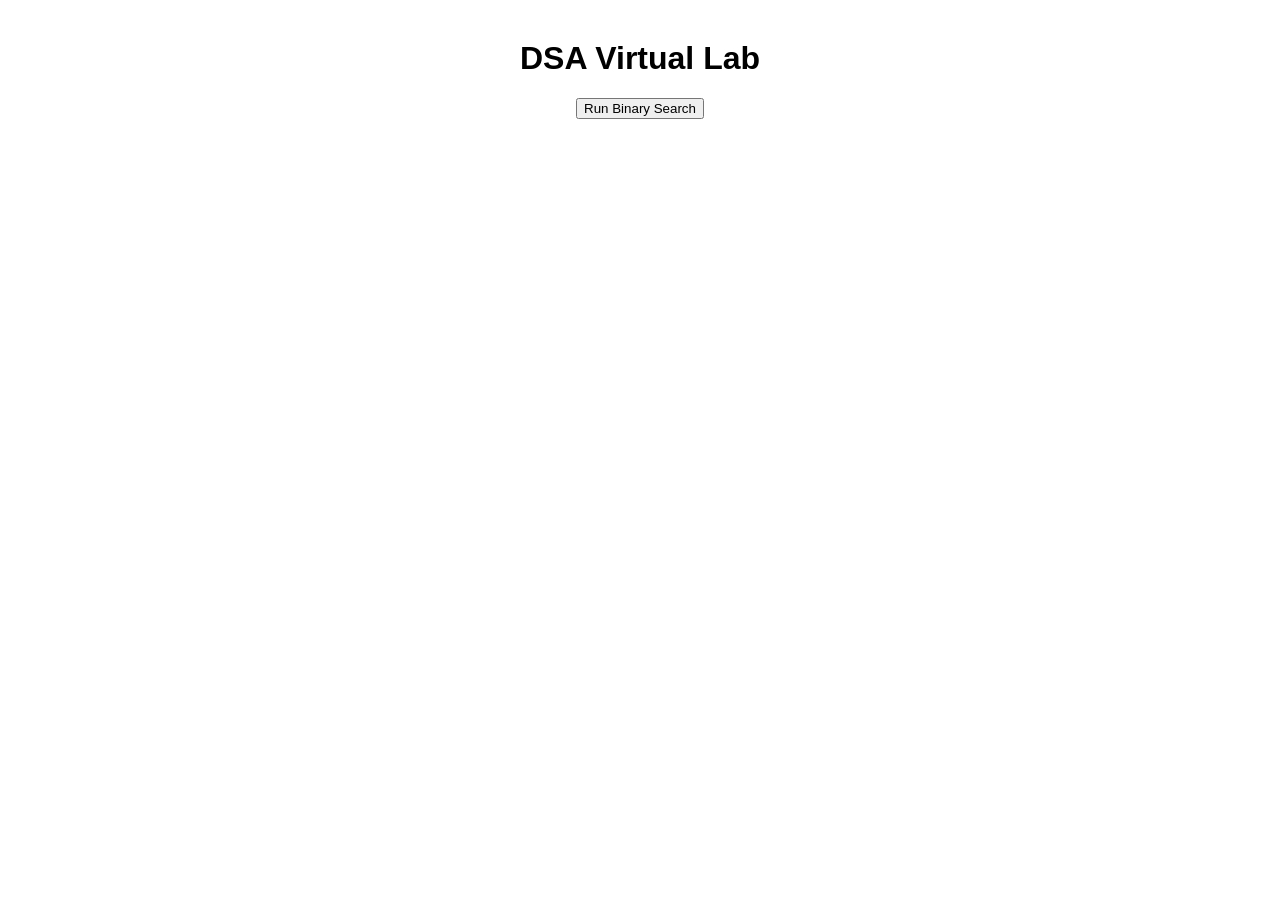
==== frontend/index.html @ 180e17ff "Working binary search: engine, FastAPI endpoint, and animated frontend visualization" ====
<!DOCTYPE html>
<html lang="en">
<head>
  <meta charset="UTF-8">
  <title>DSA Virtual Lab</title>
  <link rel="stylesheet" href="style.css">
</head>
<body>
  <h1>DSA Virtual Lab</h1>

  <button id="runBtn">Run Binary Search</button>

  <div id="array-container"></div>

  <script src="script.js"></script>
</body>
</html>
---- frontend/style.css ----
body {
  font-family: sans-serif;
  text-align: center;
  margin-top: 40px;
}

#array-container {
  display: flex;
  justify-content: center;
  gap: 8px;
  margin-top: 30px;
}

.bar {
  width: 30px;
  background: steelblue;
  color: white;
  display: flex;
  align-items: flex-end;
  justify-content: center;
  font-size: 12px;
}

.comparing {
  background: orange;
}
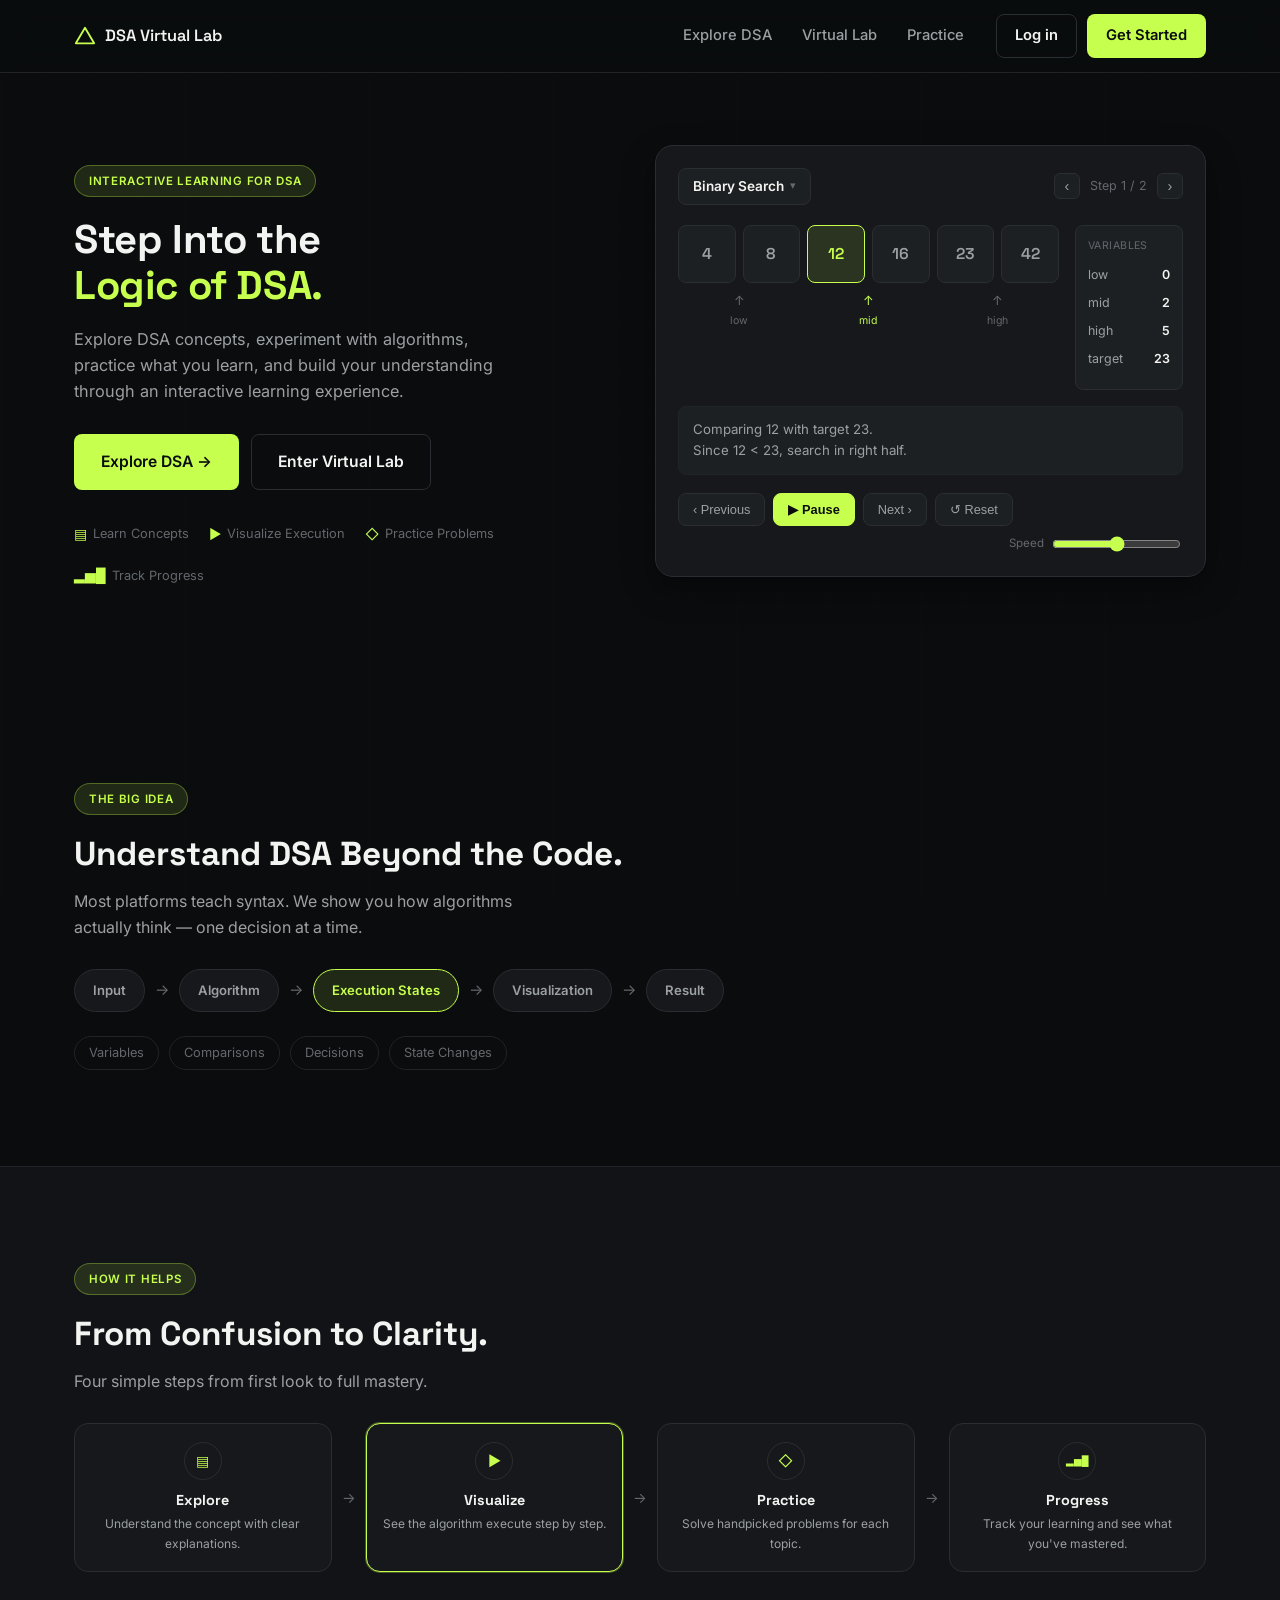
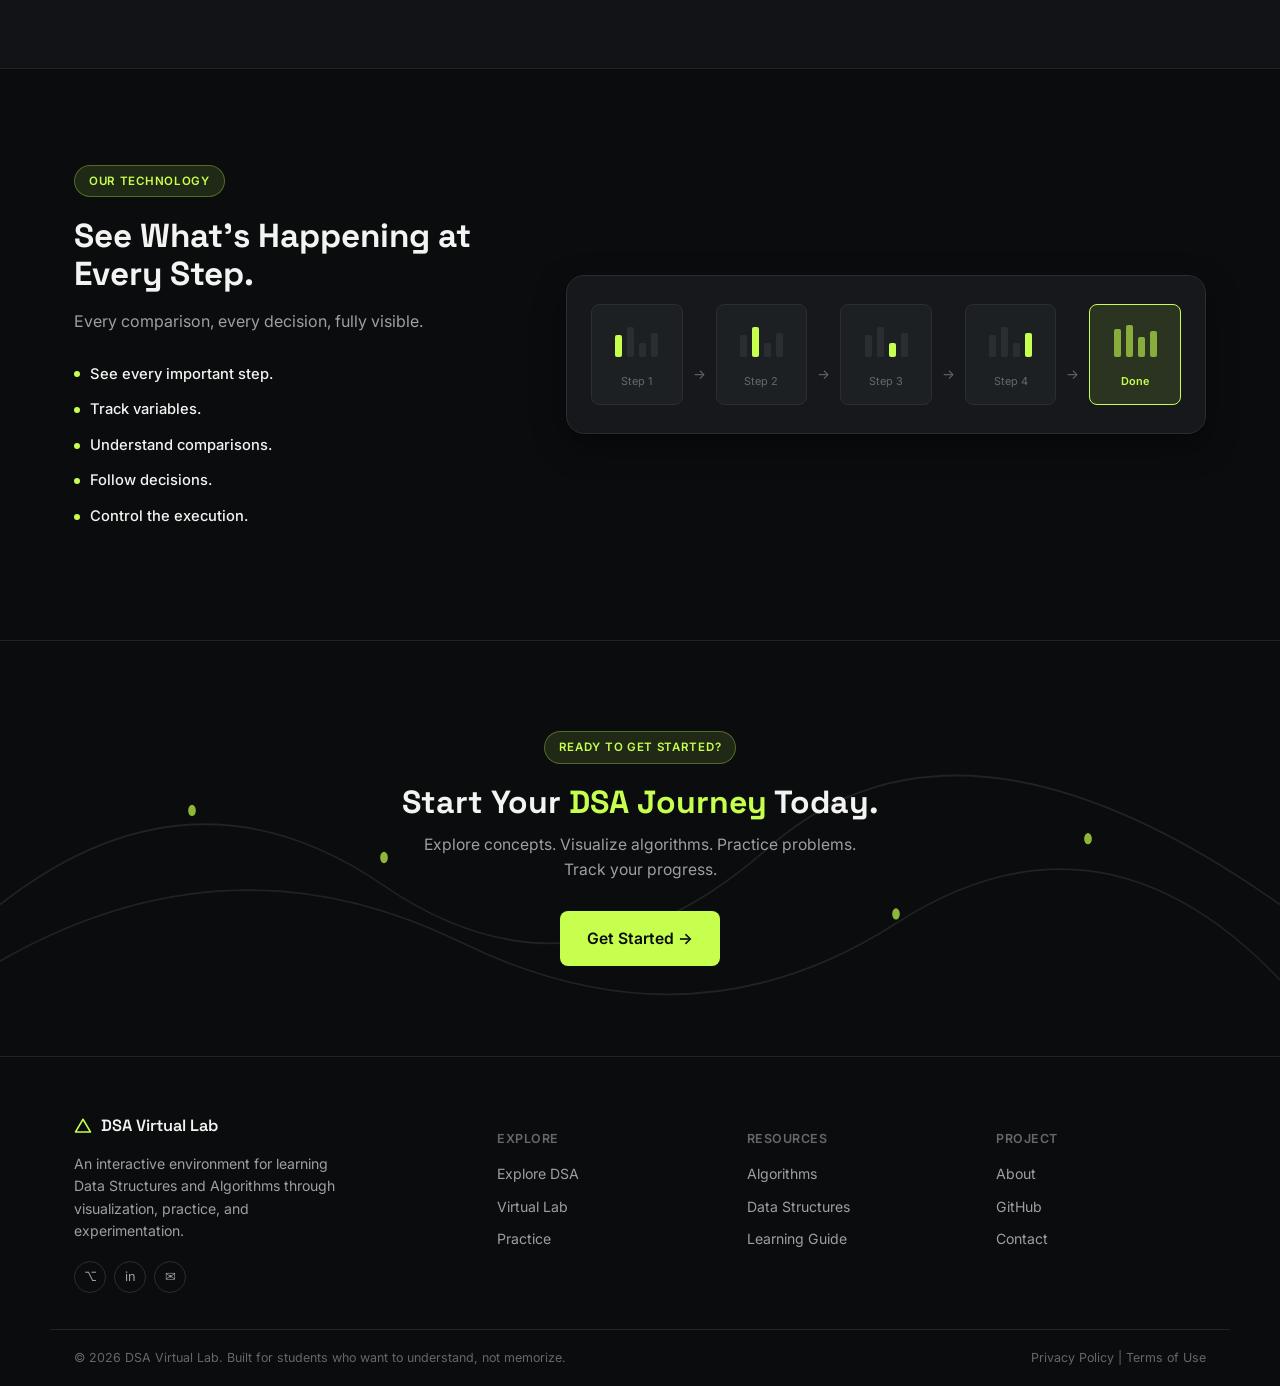
==== commit 5a39e792: "Build initial DSA Virtual Lab home page" ====
--- a/frontend/index.html
+++ b/frontend/index.html
@@ -1,17 +1,303 @@
 <!DOCTYPE html>
 <html lang="en">
 <head>
-  <meta charset="UTF-8">
-  <title>DSA Virtual Lab</title>
-  <link rel="stylesheet" href="style.css">
+<meta charset="UTF-8">
+<meta name="viewport" content="width=device-width, initial-scale=1.0">
+<title>DSA Virtual Lab — Step Into the Logic of DSA.</title>
+<link rel="preconnect" href="https://fonts.googleapis.com">
+<link rel="preconnect" href="https://fonts.gstatic.com" crossorigin>
+<link href="https://fonts.googleapis.com/css2?family=Space+Grotesk:wght@500;600;700&family=Inter:wght@400;500;600&family=JetBrains+Mono:wght@400;500&display=swap" rel="stylesheet">
+<link rel="stylesheet" href="style.css">
 </head>
 <body>
-  <h1>DSA Virtual Lab</h1>
-
-  <button id="runBtn">Run Binary Search</button>
-
-  <div id="array-container"></div>
-
-  <script src="script.js"></script>
+
+<a class="skip-link" href="#main">Skip to content</a>
+
+<!-- NAVBAR -->
+<header class="navbar" id="navbar">
+  <div class="navbar-inner">
+    <a href="index.html" class="brand">
+      <span class="brand-mark" aria-hidden="true">
+        <svg width="22" height="22" viewBox="0 0 24 24" fill="none"><path d="M12 3L22 20H2L12 3Z" stroke="currentColor" stroke-width="2" stroke-linejoin="round"/></svg>
+      </span>
+      <span>DSA Virtual Lab</span>
+    </a>
+
+    <nav class="nav-links" id="navLinks">
+      <a href="#understand">Explore DSA</a>
+      <a href="#virtual-lab">Virtual Lab</a>
+      <a href="#how-it-helps">Practice</a>
+    </nav>
+
+    <div class="navbar-actions" data-authed="false">
+      <a href="#" class="btn btn-outline btn-compact">Log in</a>
+      <a href="#" class="btn btn-primary btn-compact">Get Started</a>
+    </div>
+
+    <button class="nav-toggle" id="navToggle" aria-label="Toggle menu" aria-expanded="false">
+      <span></span><span></span><span></span>
+    </button>
+  </div>
+</header>
+
+<main id="main">
+
+  <!-- HERO -->
+  <section class="hero">
+
+    <div class="hero-inner">
+      <div class="hero-copy">
+        <span class="pill">Interactive learning for DSA</span>
+        <h1>Step Into the <br><span class="ink-lime">Logic of DSA.</span></h1>
+        <p class="hero-sub">Explore DSA concepts, experiment with algorithms, practice what you learn, and build your understanding through an interactive learning experience.</p>
+
+        <div class="hero-ctas">
+          <a href="#understand" class="btn btn-primary btn-lg">Explore DSA →</a>
+          <a href="#virtual-lab" class="btn btn-outline btn-lg">Enter Virtual Lab</a>
+        </div>
+
+        <div class="hero-feature-row">
+          <span><i class="fi">▤</i>Learn Concepts</span>
+          <span><i class="fi">▶</i>Visualize Execution</span>
+          <span><i class="fi">◇</i>Practice Problems</span>
+          <span><i class="fi">▂▅█</i>Track Progress</span>
+        </div>
+      </div>
+
+      <div class="hero-visual">
+        <div class="panel lab-window">
+          <div class="lab-window-head">
+            <div class="lab-select">
+              <span class="lab-select-value">Binary Search</span>
+              <span class="chev">▾</span>
+            </div>
+            <div class="step-nav">
+              <button class="step-arrow" aria-label="Previous">‹</button>
+              <span class="lab-step-pill">Step 3 / 6</span>
+              <button class="step-arrow" aria-label="Next">›</button>
+            </div>
+          </div>
+
+          <div class="lab-body">
+            <div class="lab-array-col">
+              <div class="array-row">
+                <div class="cell"><span>4</span></div>
+                <div class="cell"><span>8</span></div>
+                <div class="cell active"><span>12</span></div>
+                <div class="cell"><span>16</span></div>
+                <div class="cell"><span>23</span></div>
+                <div class="cell"><span>42</span></div>
+              </div>
+              <div class="pointer-row">
+                <div class="pointer"><span class="arrow-up">↑</span>low</div>
+                <div class="pointer pointer-active"><span class="arrow-up">↑</span>mid</div>
+                <div class="pointer"><span class="arrow-up">↑</span>high</div>
+              </div>
+            </div>
+
+            <div class="var-panel">
+              <span class="var-panel-title">Variables</span>
+              <div class="var-line"><span>low</span><strong>0</strong></div>
+              <div class="var-line"><span>mid</span><strong>2</strong></div>
+              <div class="var-line"><span>high</span><strong>5</strong></div>
+              <div class="var-line"><span>target</span><strong>23</strong></div>
+            </div>
+          </div>
+
+          <div class="lab-msg-box">
+            <p>Comparing 12 with target 23.<br>Since 12 &lt; 23, search in right half.</p>
+          </div>
+
+          <div class="lab-controls">
+            <button class="ctrl-btn ctrl-btn-text" aria-label="Previous">‹ Previous</button>
+            <button class="ctrl-btn ctrl-btn-primary" aria-label="Pause">▶ Pause</button>
+            <button class="ctrl-btn ctrl-btn-text" aria-label="Next">Next ›</button>
+            <button class="ctrl-btn" aria-label="Reset">↺ Reset</button>
+            <div class="speed-mini"><span>Speed</span><input type="range" min="1" max="3" value="2" aria-label="Playback speed"></div>
+          </div>
+        </div>
+      </div>
+    </div>
+  </section>
+
+    <!-- SECTION 1: THE BIG IDEA -->
+  <section class="section" id="understand">
+    <div class="section-inner">
+      <span class="pill">The Big Idea</span>
+      <h2>Understand DSA Beyond the Code.</h2>
+      <p class="section-sub">Most platforms teach syntax. We show you how algorithms actually think — one decision at a time.</p>
+
+      <div class="flow-row">
+        <div class="flow-node"><span>Input</span></div>
+        <div class="flow-arrow" aria-hidden="true">→</div>
+        <div class="flow-node"><span>Algorithm</span></div>
+        <div class="flow-arrow" aria-hidden="true">→</div>
+        <div class="flow-node flow-node-active"><span>Execution States</span></div>
+        <div class="flow-arrow" aria-hidden="true">→</div>
+        <div class="flow-node"><span>Visualization</span></div>
+        <div class="flow-arrow" aria-hidden="true">→</div>
+        <div class="flow-node"><span>Result</span></div>
+      </div>
+
+      <div class="state-chip-row">
+        <span class="state-chip">Variables</span>
+        <span class="state-chip">Comparisons</span>
+        <span class="state-chip">Decisions</span>
+        <span class="state-chip">State Changes</span>
+      </div>
+    </div>
+  </section>
+
+  <!-- SECTION 2: HOW IT HELPS -->
+  <section class="section section-muted" id="how-it-helps">
+    <div class="section-inner">
+      <span class="pill">How It Helps</span>
+      <h2>From Confusion to Clarity.</h2>
+      <p class="section-sub">Four simple steps from first look to full mastery.</p>
+
+      <div class="journey-row">
+        <div class="journey-card">
+          <div class="journey-icon">▤</div>
+          <h3>Explore</h3>
+          <p>Understand the concept with clear explanations.</p>
+        </div>
+        <span class="journey-arrow" aria-hidden="true">→</span>
+        <div class="journey-card journey-card-active">
+          <div class="journey-icon">▶</div>
+          <h3>Visualize</h3>
+          <p>See the algorithm execute step by step.</p>
+        </div>
+        <span class="journey-arrow" aria-hidden="true">→</span>
+        <div class="journey-card">
+          <div class="journey-icon">◇</div>
+          <h3>Practice</h3>
+          <p>Solve handpicked problems for each topic.</p>
+        </div>
+        <span class="journey-arrow" aria-hidden="true">→</span>
+        <div class="journey-card">
+          <div class="journey-icon" style="font-size: 0.6rem;">▂▅█</div>
+          <h3>Progress</h3>
+          <p>Track your learning and see what you've mastered.</p>
+        </div>
+      </div>
+    </div>
+  </section>
+
+  <!-- SECTION 3: OUR TECHNOLOGY -->
+  <section class="section" id="virtual-lab">
+    <div class="section-inner tech-layout">
+      <div class="tech-copy">
+        <span class="pill">Our Technology</span>
+        <h2>See What's Happening at Every Step.</h2>
+        <p class="section-sub">Every comparison, every decision, fully visible.</p>
+
+        <ul class="benefit-list">
+          <li><span class="benefit-dot"></span>See every important step.</li>
+          <li><span class="benefit-dot"></span>Track variables.</li>
+          <li><span class="benefit-dot"></span>Understand comparisons.</li>
+          <li><span class="benefit-dot"></span>Follow decisions.</li>
+          <li><span class="benefit-dot"></span>Control the execution.</li>
+        </ul>
+      </div>
+
+      <div class="panel filmstrip-card">
+        <div class="filmstrip-row">
+          <div class="film-frame">
+            <div class="film-bars"><span class="film-bar film-bar-hl" style="height:22px"></span><span class="film-bar" style="height:30px"></span><span class="film-bar" style="height:14px"></span><span class="film-bar" style="height:24px"></span></div>
+            <span class="film-label">Step 1</span>
+          </div>
+          <span class="film-arrow" aria-hidden="true">→</span>
+          <div class="film-frame">
+            <div class="film-bars"><span class="film-bar" style="height:22px"></span><span class="film-bar film-bar-hl" style="height:30px"></span><span class="film-bar" style="height:14px"></span><span class="film-bar" style="height:24px"></span></div>
+            <span class="film-label">Step 2</span>
+          </div>
+          <span class="film-arrow" aria-hidden="true">→</span>
+          <div class="film-frame">
+            <div class="film-bars"><span class="film-bar" style="height:22px"></span><span class="film-bar" style="height:30px"></span><span class="film-bar film-bar-hl" style="height:14px"></span><span class="film-bar" style="height:24px"></span></div>
+            <span class="film-label">Step 3</span>
+          </div>
+          <span class="film-arrow" aria-hidden="true">→</span>
+          <div class="film-frame">
+            <div class="film-bars"><span class="film-bar" style="height:22px"></span><span class="film-bar" style="height:30px"></span><span class="film-bar" style="height:14px"></span><span class="film-bar film-bar-hl" style="height:24px"></span></div>
+            <span class="film-label">Step 4</span>
+          </div>
+          <span class="film-arrow" aria-hidden="true">→</span>
+          <div class="film-frame film-frame-active">
+            <div class="film-bars"><span class="film-bar film-bar-done" style="height:28px"></span><span class="film-bar film-bar-done" style="height:32px"></span><span class="film-bar film-bar-done" style="height:20px"></span><span class="film-bar film-bar-done" style="height:26px"></span></div>
+            <span class="film-label film-label-done">Done</span>
+          </div>
+        </div>
+      </div>
+    </div>
+  </section>
+
+  <!-- FINAL CTA -->
+  <section class="final-cta">
+    <div class="wave-bg" aria-hidden="true">
+      <svg width="100%" height="100%" viewBox="0 0 1000 220" preserveAspectRatio="none">
+        <path d="M0 140 Q 150 60 300 130 T 600 110 T 1000 140" fill="none" stroke="#2A2E27" stroke-width="1"/>
+        <path d="M0 170 Q 180 100 360 160 T 700 150 T 1000 180" fill="none" stroke="#2A2E27" stroke-width="1"/>
+        <circle cx="150" cy="90" r="3" fill="#C6FF4E"/>
+        <circle cx="300" cy="115" r="3" fill="#C6FF4E"/>
+        <circle cx="700" cy="145" r="3" fill="#C6FF4E"/>
+        <circle cx="850" cy="105" r="3" fill="#C6FF4E"/>
+      </svg>
+    </div>
+    <div class="section-inner">
+      <span class="pill">Ready to get started?</span>
+      <h2>Start Your <span class="ink-lime">DSA Journey</span> Today.</h2>
+      <p>Explore concepts. Visualize algorithms. Practice problems. Track your progress.</p>
+      <a href="#understand" class="btn btn-primary btn-lg">Get Started →</a>
+    </div>
+  </section>
+
+</main>
+
+<!-- FOOTER -->
+<footer class="footer">
+  <div class="section-inner footer-inner">
+    <div class="footer-brand">
+      <span class="brand">
+        <span class="brand-mark" aria-hidden="true">
+          <svg width="18" height="18" viewBox="0 0 24 24" fill="none"><path d="M12 3L22 20H2L12 3Z" stroke="currentColor" stroke-width="2" stroke-linejoin="round"/></svg>
+        </span>
+        DSA Virtual Lab
+      </span>
+      <p>An interactive environment for learning Data Structures and Algorithms through visualization, practice, and experimentation.</p>
+      <div class="social-row">
+        <a href="#" class="social-btn" aria-label="GitHub">⌥</a>
+        <a href="#" class="social-btn" aria-label="LinkedIn">in</a>
+        <a href="#" class="social-btn" aria-label="Email">✉</a>
+      </div>
+    </div>
+
+    <div class="footer-col">
+      <h4>Explore</h4>
+      <a href="#understand">Explore DSA</a>
+      <a href="#virtual-lab">Virtual Lab</a>
+      <a href="#how-it-helps">Practice</a>
+    </div>
+
+    <div class="footer-col">
+      <h4>Resources</h4>
+      <a href="#">Algorithms</a>
+      <a href="#">Data Structures</a>
+      <a href="#">Learning Guide</a>
+    </div>
+
+    <div class="footer-col">
+      <h4>Project</h4>
+      <a href="#">About</a>
+      <a href="#">GitHub</a>
+      <a href="#">Contact</a>
+    </div>
+  </div>
+  <div class="footer-bottom">
+    <span>© 2026 DSA Virtual Lab. Built for students who want to understand, not memorize.</span>
+    <span class="footer-legal"><a href="#">Privacy Policy</a> | <a href="#">Terms of Use</a></span>
+  </div>
+</footer>
+
+<script src="script.js"></script>
 </body>
 </html>
--- a/frontend/style.css
+++ b/frontend/style.css
@@ -1,26 +1,232 @@
+:root {
+  --bg: #0A0C0E;
+  --surface: #16181B;
+  --surface-2: #1D2023;
+  --border: #2A2D31;
+  --border-soft: #212427;
+
+  --ink: #F3F4F1;
+  --ink-soft: #9CA0A3;
+  --ink-faint: #64686C;
+
+  --lime: #C6FF4E;
+  --lime-dim: rgba(198, 255, 78, 0.12);
+  --lime-line: rgba(198, 255, 78, 0.3);
+
+  --font-head: 'Space Grotesk', 'Inter', sans-serif;
+  --font-body: 'Inter', sans-serif;
+  --font-mono: 'JetBrains Mono', monospace;
+
+  --radius-sm: 8px;
+  --radius-md: 14px;
+  --radius-lg: 18px;
+
+  --shadow-card: 0 1px 2px rgba(0,0,0,0.3), 0 12px 32px rgba(0,0,0,0.4);
+}
+
+* { box-sizing: border-box; }
+html { scroll-behavior: smooth; }
+
 body {
-  font-family: sans-serif;
-  text-align: center;
-  margin-top: 40px;
-}
-
-#array-container {
-  display: flex;
-  justify-content: center;
-  gap: 8px;
-  margin-top: 30px;
-}
-
-.bar {
-  width: 30px;
-  background: steelblue;
-  color: white;
-  display: flex;
-  align-items: flex-end;
-  justify-content: center;
-  font-size: 12px;
-}
-
-.comparing {
-  background: orange;
+  margin: 0;
+  background: var(--bg);
+  color: var(--ink);
+  font-family: var(--font-body);
+  line-height: 1.6;
+  -webkit-font-smoothing: antialiased;
+  position: relative;
+}
+
+body::before {
+  content: "";
+  position: fixed;
+  inset: 0;
+  pointer-events: none;
+  z-index: 0;
+  opacity: 0.4;
+  background-image:
+    linear-gradient(rgba(255,255,255,0.02) 1px, transparent 1px),
+    linear-gradient(90deg, rgba(255,255,255,0.02) 1px, transparent 1px);
+  background-size: 46px 46px;
+}
+
+h1, h2, h3 { font-family: var(--font-head); color: var(--ink); margin: 0; line-height: 1.14; }
+p { color: var(--ink-soft); margin: 0; }
+a { color: inherit; text-decoration: none; }
+
+.ink-lime { color: var(--lime); }
+
+.skip-link { position: absolute; left: -9999px; top: 0; background: var(--lime); color: #0A0C0E; padding: 10px 16px; border-radius: var(--radius-sm); z-index: 300; }
+.skip-link:focus { left: 16px; top: 16px; }
+:focus-visible { outline: 2px solid var(--lime); outline-offset: 2px; }
+
+main, header, footer { position: relative; z-index: 1; }
+
+.section-inner { max-width: 1180px; margin: 0 auto; padding: 0 24px; position: relative; z-index: 1; }
+.section { padding: 96px 0; }
+.section h2 { font-size: clamp(1.6rem, 2.6vw, 2.1rem); }
+.section-sub { margin: 16px 0 28px; font-size: 1rem; max-width: 46ch; color: var(--ink-soft); }
+.section-muted { background: #111316; border-top: 1px solid var(--border-soft); border-bottom: 1px solid var(--border-soft); }
+
+.pill { display: inline-flex; align-items: center; font-size: 0.72rem; font-weight: 600; letter-spacing: 0.06em; text-transform: uppercase; color: var(--lime); background: var(--lime-dim); border: 1px solid var(--lime-line); padding: 6px 14px; border-radius: 999px; margin-bottom: 20px; }
+
+/* ---------- Buttons ---------- */
+.btn { display: inline-flex; align-items: center; justify-content: center; gap: 6px; padding: 11px 22px; border-radius: var(--radius-sm); font-weight: 600; font-size: 0.92rem; border: 1px solid transparent; cursor: pointer; transition: all 0.15s ease; white-space: nowrap; }
+.btn-primary { background: var(--lime); color: #0A0C0E; }
+.btn-primary:hover { background: #D9FF7A; box-shadow: 0 0 24px rgba(198,255,78,0.3); transform: translateY(-1px); }
+.btn-outline { background: transparent; color: var(--ink); border-color: var(--border); }
+.btn-outline:hover { border-color: var(--lime); color: var(--lime); }
+.btn-lg { padding: 14px 26px; font-size: 0.98rem; }
+.btn-compact { padding: 9px 18px; }
+
+/* ---------- Navbar ---------- */
+.navbar { position: sticky; top: 0; z-index: 100; background: rgba(10,12,14,0.75); backdrop-filter: blur(12px); -webkit-backdrop-filter: blur(12px); border-bottom: 1px solid var(--border-soft); }
+.navbar-inner { max-width: 1180px; margin: 0 auto; padding: 14px 24px; display: flex; align-items: center; gap: 32px; }
+.brand { display: flex; align-items: center; gap: 9px; font-family: var(--font-head); font-weight: 600; font-size: 1.02rem; margin-right: auto; }
+.brand-mark { color: var(--lime); display: inline-flex; }
+
+.nav-links { display: flex; gap: 30px; font-size: 0.92rem; font-weight: 500; color: var(--ink-soft); }
+.nav-links a:hover { color: var(--ink); }
+
+.navbar-actions { display: flex; align-items: center; gap: 10px; }
+
+.nav-toggle { display: none; flex-direction: column; justify-content: center; gap: 5px; width: 34px; height: 34px; background: none; border: none; cursor: pointer; }
+.nav-toggle span { display: block; height: 2px; width: 100%; background: var(--ink); border-radius: 2px; transition: transform 0.2s ease, opacity 0.2s ease; }
+.nav-toggle.open span:nth-child(1) { transform: translateY(7px) rotate(45deg); }
+.nav-toggle.open span:nth-child(2) { opacity: 0; }
+.nav-toggle.open span:nth-child(3) { transform: translateY(-7px) rotate(-45deg); }
+
+/* ---------- Hero ---------- */
+.hero { padding: 72px 0 100px; }
+
+.hero-inner { max-width: 1180px; margin: 0 auto; padding: 0 24px; display: flex; gap: 56px; align-items: flex-start; }
+.hero-copy { flex: 1 1 0; min-width: 0; padding-top: 20px; }
+.hero-visual { flex: 1.05 1 0; min-width: 0; }
+
+.hero h1 { font-size: clamp(1.9rem, 3.2vw, 2.5rem); letter-spacing: -0.01em; }
+.hero-sub { margin-top: 18px; font-size: 1.02rem; max-width: 42ch; }
+.hero-ctas { display: flex; gap: 12px; margin-top: 30px; flex-wrap: wrap; }
+
+.hero-feature-row { display: flex; gap: 20px; margin-top: 34px; flex-wrap: wrap; font-size: 0.8rem; color: var(--ink-faint); }
+.hero-feature-row span { display: inline-flex; align-items: center; gap: 6px; }
+.fi { font-style: normal; color: var(--lime); font-size: 0.85rem; }
+
+/* ---------- Lab window ---------- */
+.panel { background: var(--surface); border: 1px solid var(--border); border-radius: var(--radius-lg); box-shadow: var(--shadow-card); position: relative; z-index: 1; }
+.lab-window { padding: 22px; }
+.lab-window-head { display: flex; justify-content: space-between; align-items: center; margin-bottom: 20px; flex-wrap: wrap; gap: 10px; }
+.lab-select { display: flex; align-items: center; gap: 6px; background: var(--surface-2); border: 1px solid var(--border); border-radius: var(--radius-sm); padding: 7px 14px; }
+.lab-select-value { font-size: 0.85rem; font-weight: 600; color: var(--ink); }
+.chev { font-size: 0.7rem; color: var(--ink-faint); }
+.step-nav { display: flex; align-items: center; gap: 10px; }
+.step-arrow { width: 26px; height: 26px; border-radius: 6px; border: 1px solid var(--border); background: var(--surface-2); color: var(--ink-soft); cursor: pointer; font-size: 0.9rem; }
+.step-arrow:hover { border-color: var(--lime); color: var(--lime); }
+.lab-step-pill { font-size: 0.78rem; color: var(--ink-faint); }
+
+.lab-body { display: flex; gap: 16px; margin-bottom: 16px; }
+.lab-array-col { flex: 1; min-width: 0; }
+.array-row { display: flex; gap: 7px; }
+.cell { flex: 1; aspect-ratio: 1; display: flex; align-items: center; justify-content: center; background: var(--surface-2); border: 1px solid var(--border); border-radius: var(--radius-sm); font-family: var(--font-head); font-weight: 600; font-size: 0.98rem; color: var(--ink-soft); }
+.cell.active { background: var(--lime-dim); border-color: var(--lime); color: var(--lime); }
+
+.pointer-row { display: flex; gap: 7px; margin-top: 8px; }
+.pointer { flex: 1; text-align: center; font-size: 0.66rem; color: var(--ink-faint); display: flex; flex-direction: column; align-items: center; gap: 2px; }
+.pointer-active { color: var(--lime); }
+.arrow-up { font-size: 0.8rem; }
+
+.var-panel { flex: 0 0 108px; background: var(--surface-2); border: 1px solid var(--border); border-radius: var(--radius-sm); padding: 12px; }
+.var-panel-title { display: block; font-size: 0.66rem; color: var(--ink-faint); text-transform: uppercase; letter-spacing: 0.04em; margin-bottom: 10px; }
+.var-line { display: flex; justify-content: space-between; font-size: 0.78rem; margin-bottom: 8px; color: var(--ink-soft); }
+.var-line strong { color: var(--ink); font-weight: 600; }
+
+.lab-msg-box { background: var(--surface-2); border: 1px solid var(--border-soft); border-radius: var(--radius-sm); padding: 12px 14px; margin-bottom: 18px; }
+.lab-msg-box p { font-size: 0.83rem; color: var(--ink-soft); }
+
+.lab-controls { display: flex; align-items: center; gap: 8px; flex-wrap: wrap; }
+.ctrl-btn { border: 1px solid var(--border); background: var(--surface-2); color: var(--ink-soft); border-radius: var(--radius-sm); padding: 8px 14px; cursor: pointer; font-size: 0.8rem; font-weight: 500; transition: border-color 0.15s ease, color 0.15s ease; }
+.ctrl-btn:hover { border-color: var(--lime); color: var(--lime); }
+.ctrl-btn-primary { background: var(--lime); color: #0A0C0E; border-color: var(--lime); font-weight: 600; }
+.ctrl-btn-primary:hover { background: #D9FF7A; color: #0A0C0E; }
+.speed-mini { display: flex; align-items: center; gap: 6px; font-size: 0.72rem; color: var(--ink-faint); margin-left: auto; }
+.speed-mini input { accent-color: var(--lime); }
+
+/* ---------- Journey (used in "How It Helps") ---------- */
+.journey-row { display: flex; align-items: stretch; gap: 10px; }
+.journey-card { flex: 1; min-width: 0; background: var(--surface); border: 1px solid var(--border); border-radius: var(--radius-md); padding: 18px 14px; text-align: center; }
+.journey-card-active { border-color: var(--lime); box-shadow: 0 0 0 1px var(--lime-line); }
+.journey-icon { width: 38px; height: 38px; border-radius: 50%; border: 1px solid var(--border); display: flex; align-items: center; justify-content: center; margin: 0 auto 12px; color: var(--lime); font-size: 0.9rem; overflow: hidden; }
+.journey-card h3 { font-size: 0.9rem; margin-bottom: 6px; }
+.journey-card p { font-size: 0.75rem; }
+.journey-arrow { color: var(--ink-faint); align-self: center; font-size: 0.9rem; }
+
+/* ---------- Section 1: flow row + state chips ---------- */
+.flow-row { display: flex; align-items: center; gap: 10px; flex-wrap: wrap; margin-bottom: 24px; }
+.flow-node { background: var(--surface); border: 1px solid var(--border); border-radius: 999px; padding: 10px 18px; font-size: 0.82rem; font-weight: 600; color: var(--ink-soft); }
+.flow-node-active { background: var(--lime-dim); border-color: var(--lime); color: var(--lime); }
+.flow-arrow { color: var(--ink-faint); font-size: 0.95rem; }
+.state-chip-row { display: flex; gap: 10px; flex-wrap: wrap; }
+.state-chip { font-size: 0.8rem; color: var(--ink-faint); border: 1px solid var(--border-soft); border-radius: 999px; padding: 6px 14px; }
+
+/* ---------- Section 3: benefit list + filmstrip ---------- */
+.tech-layout { display: flex; gap: 56px; align-items: center; }
+.tech-copy { flex: 0.85 1 0; min-width: 0; }
+.benefit-list { margin-top: 8px; display: flex; flex-direction: column; gap: 12px; list-style: none; padding: 0; }
+.benefit-list li { display: flex; align-items: center; gap: 10px; font-size: 0.92rem; color: var(--ink); font-weight: 500; }
+.benefit-dot { width: 6px; height: 6px; border-radius: 50%; background: var(--lime); flex-shrink: 0; }
+
+.filmstrip-card { flex: 1.15 1 0; min-width: 0; padding: 28px 24px; }
+.filmstrip-row { display: flex; align-items: flex-end; gap: 10px; overflow-x: auto; }
+.film-frame { flex: 1 1 0; min-width: 80px; background: var(--surface-2); border: 1px solid var(--border); border-radius: var(--radius-sm); padding: 12px 8px; text-align: center; }
+.film-frame-active { border-color: var(--lime); background: var(--lime-dim); }
+.film-bars { display: flex; align-items: flex-end; justify-content: center; gap: 5px; height: 40px; margin-bottom: 10px; }
+.film-bar { width: 7px; background: var(--border); border-radius: 2px; }
+.film-bar-hl { background: var(--lime); }
+.film-bar-done { background: var(--lime); opacity: 0.6; }
+.film-label { font-size: 0.68rem; color: var(--ink-faint); }
+.film-label-done { color: var(--lime); font-weight: 600; }
+.film-arrow { color: var(--ink-faint); font-size: 0.85rem; padding-bottom: 20px; }
+
+/* ---------- Final CTA ---------- */
+.final-cta { position: relative; padding: 90px 0; text-align: center; border-top: 1px solid var(--border-soft); overflow: hidden; }
+.wave-bg { position: absolute; inset: 0; opacity: 0.7; pointer-events: none; }
+.final-cta h2 { font-size: clamp(1.5rem, 2.8vw, 2rem); margin-bottom: 12px; }
+.final-cta p { font-size: 0.98rem; max-width: 44ch; margin: 0 auto 28px; }
+
+/* ---------- Footer ---------- */
+.footer { background: var(--bg); border-top: 1px solid var(--border-soft); padding-top: 56px; position: relative; }
+.footer-inner { display: flex; flex-wrap: wrap; gap: 40px; padding-bottom: 36px; }
+.footer-brand { flex: 1.8 1 240px; }
+.footer-brand p { margin-top: 14px; font-size: 0.88rem; max-width: 32ch; }
+.social-row { display: flex; gap: 8px; margin-top: 18px; }
+.social-btn { width: 32px; height: 32px; border-radius: 50%; border: 1px solid var(--border); display: flex; align-items: center; justify-content: center; font-size: 0.8rem; color: var(--ink-soft); }
+.social-btn:hover { border-color: var(--lime); color: var(--lime); }
+.footer-col { flex: 1 1 130px; }
+.footer-col h4 { font-family: var(--font-body); font-size: 0.78rem; color: var(--ink-faint); font-weight: 600; margin-bottom: 14px; text-transform: uppercase; letter-spacing: 0.04em; }
+.footer-col a { display: block; font-size: 0.88rem; color: var(--ink-soft); margin-bottom: 10px; }
+.footer-col a:hover { color: var(--lime); }
+.footer-bottom { border-top: 1px solid var(--border-soft); padding: 18px 24px; display: flex; justify-content: space-between; flex-wrap: wrap; gap: 8px; font-size: 0.78rem; color: var(--ink-faint); max-width: 1180px; margin: 0 auto; }
+.footer-legal a { color: var(--ink-faint); }
+.footer-legal a:hover { color: var(--lime); }
+
+/* ---------- Responsive ---------- */
+@media (max-width: 1024px) {
+  .hero-inner { flex-direction: column; }
+  .hero-copy, .hero-visual { flex-basis: auto; width: 100%; }
+  .journey-row { flex-wrap: wrap; }
+  .journey-card { flex: 1 1 calc(50% - 10px); }
+  .journey-arrow { display: none; }
+  .tech-layout { flex-direction: column; }
+  .tech-copy, .filmstrip-card { flex-basis: auto; width: 100%; }
+}
+
+@media (max-width: 720px) {
+  .nav-links, .navbar-actions { display: none; }
+  .nav-toggle { display: flex; }
+  .navbar.menu-open .nav-links { display: flex; flex-direction: column; position: absolute; top: 100%; left: 0; right: 0; background: var(--surface); border-bottom: 1px solid var(--border); padding: 16px 24px 20px; gap: 12px; }
+  .navbar.menu-open .navbar-actions { display: flex; position: absolute; top: calc(100% + 168px); left: 0; right: 0; background: var(--surface); padding: 0 24px 20px; gap: 10px; }
+  .lab-body { flex-direction: column; }
+  .var-panel { flex-basis: auto; }
+  .journey-card { flex-basis: 100%; }
+  .footer-brand, .footer-col { flex-basis: 100%; }
+  .footer-bottom { flex-direction: column; text-align: center; }
 }
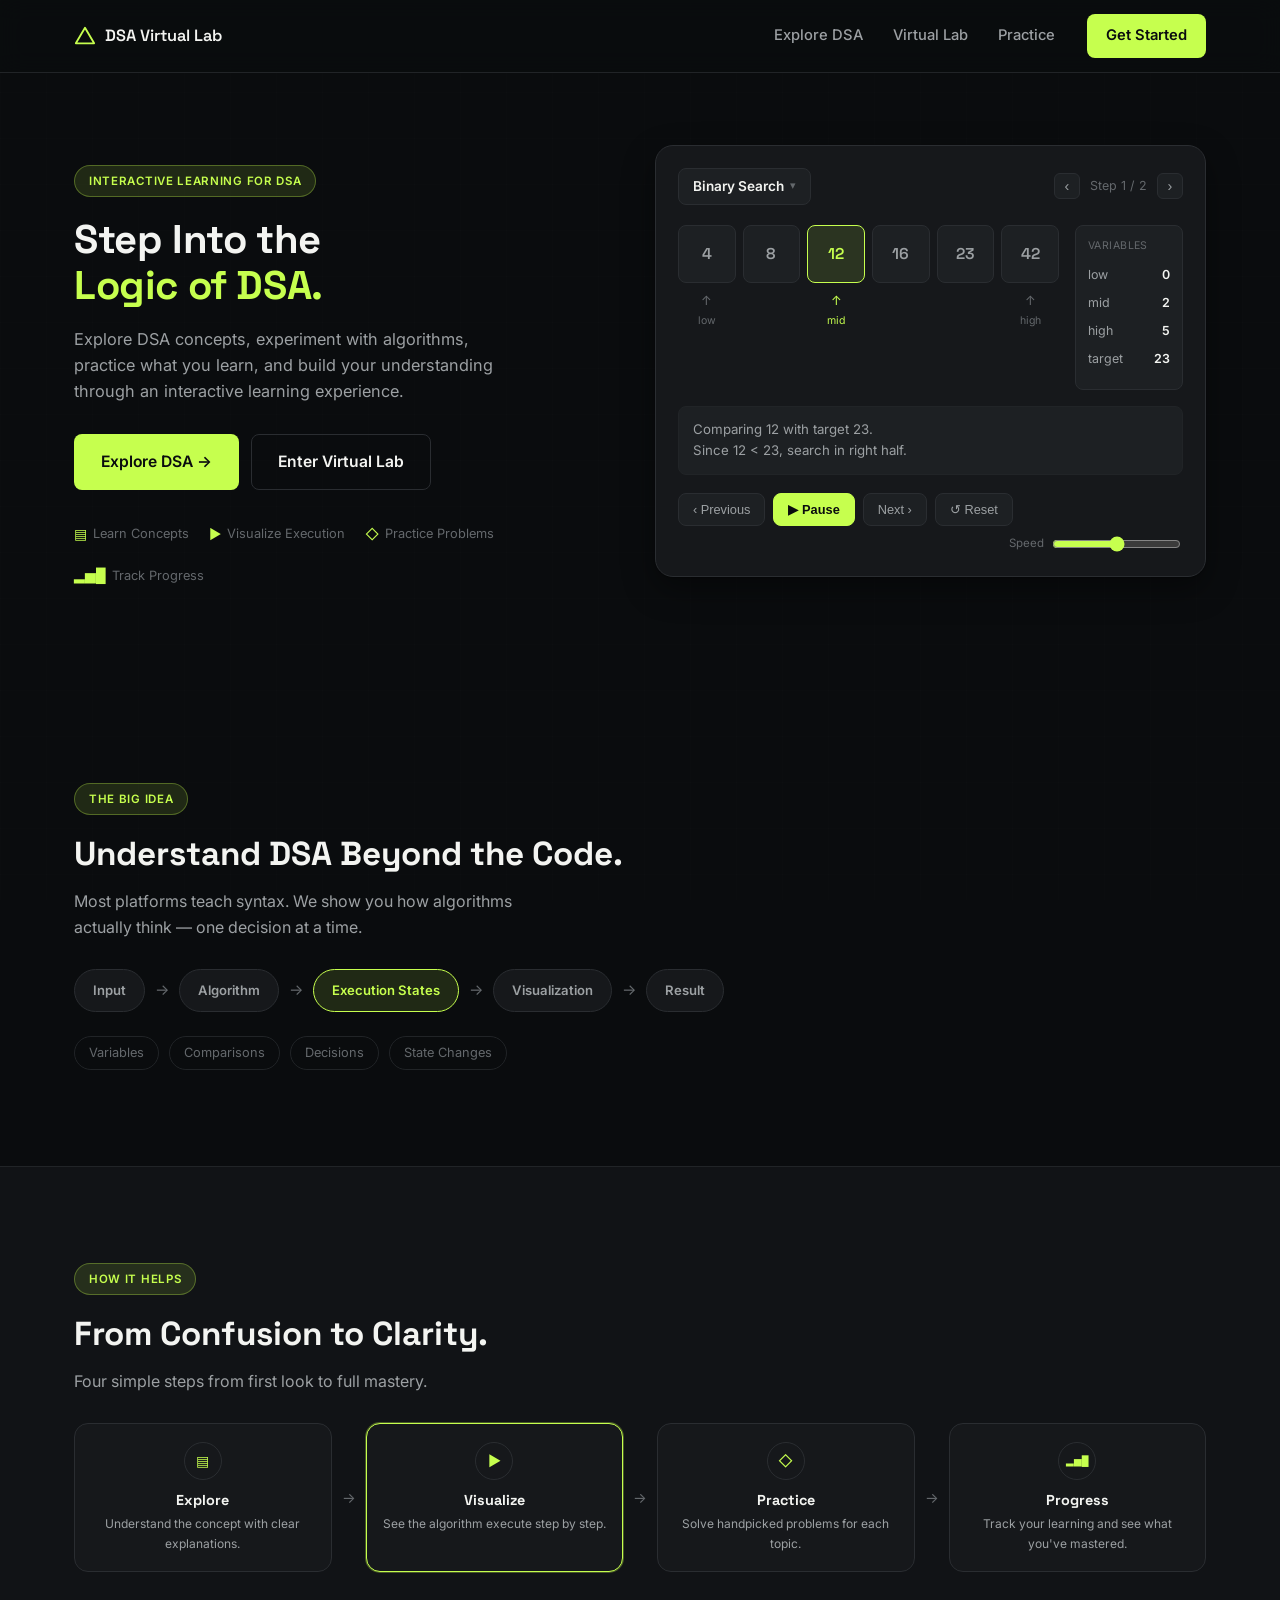
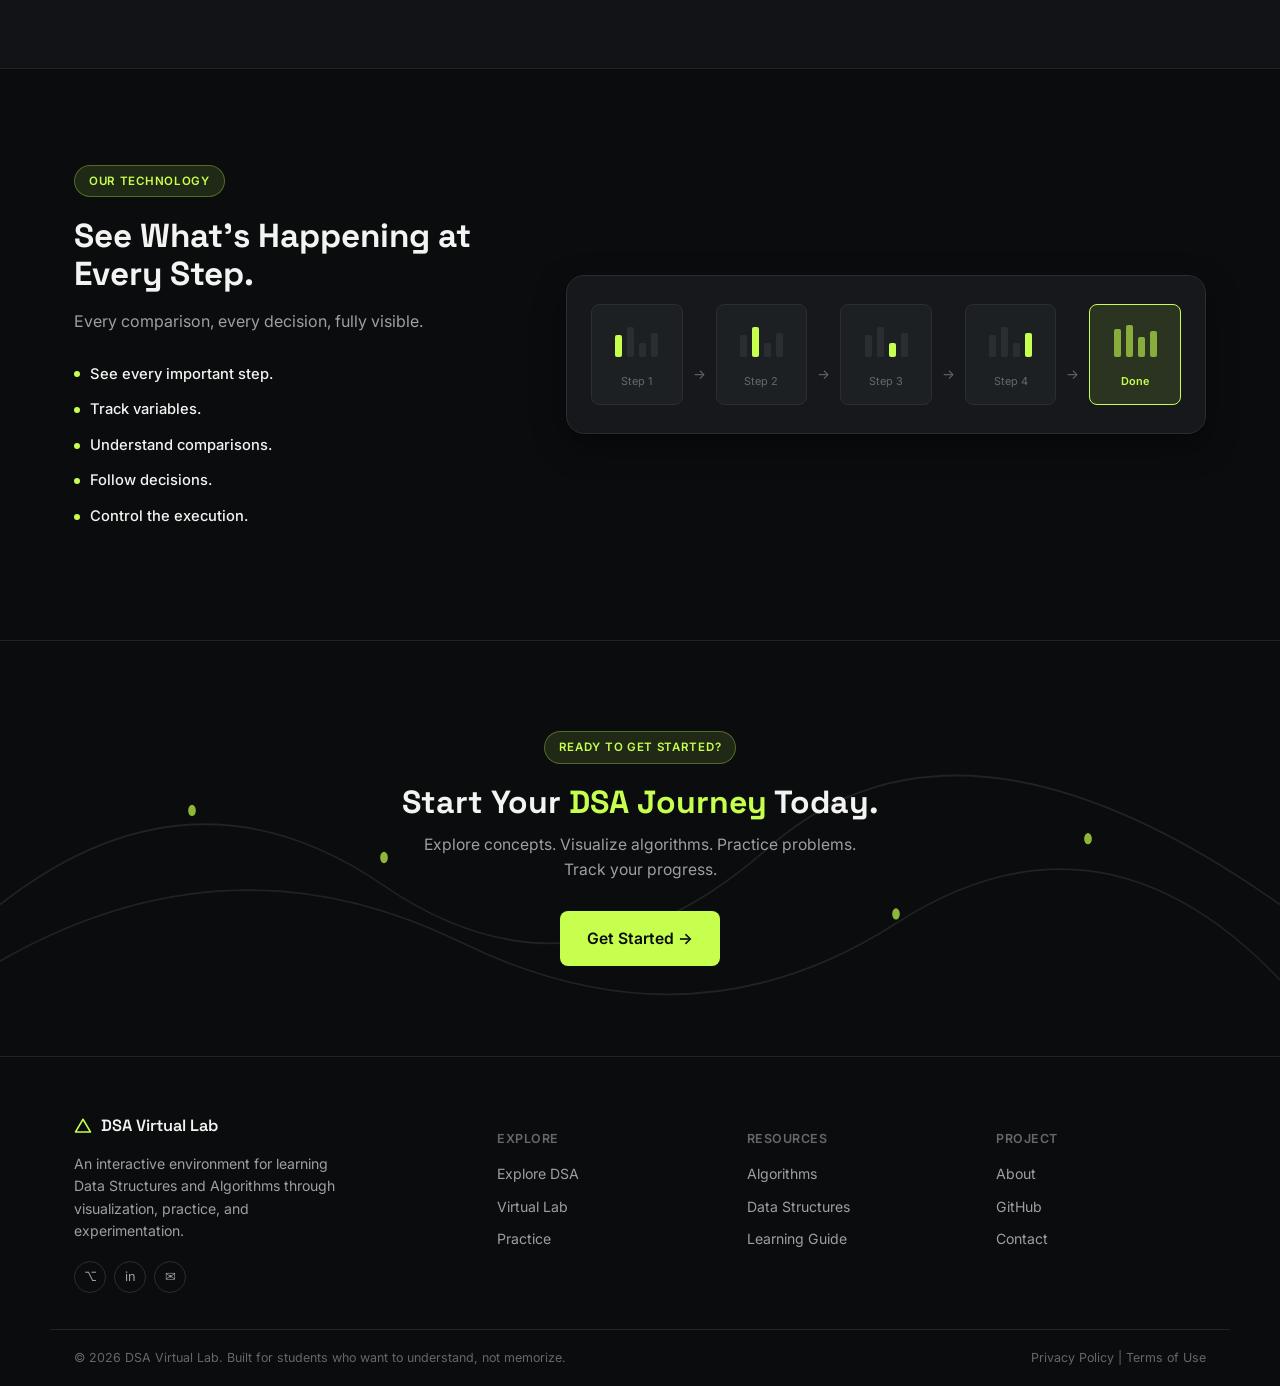
==== commit a41b5674: "Add all sorting algorithms visualization and sample file of practice page" ====
--- a/frontend/index.html
+++ b/frontend/index.html
@@ -7,7 +7,7 @@
 <link rel="preconnect" href="https://fonts.googleapis.com">
 <link rel="preconnect" href="https://fonts.gstatic.com" crossorigin>
 <link href="https://fonts.googleapis.com/css2?family=Space+Grotesk:wght@500;600;700&family=Inter:wght@400;500;600&family=JetBrains+Mono:wght@400;500&display=swap" rel="stylesheet">
-<link rel="stylesheet" href="style.css">
+<link rel="stylesheet" href="css/style.css">
 </head>
 <body>
 
@@ -24,14 +24,14 @@
     </a>
 
     <nav class="nav-links" id="navLinks">
-      <a href="#understand">Explore DSA</a>
-      <a href="#virtual-lab">Virtual Lab</a>
-      <a href="#how-it-helps">Practice</a>
+      <a href="explore.html">Explore DSA</a>
+      <a href="virtual-lab.html">Virtual Lab</a>
+      <a href="practice.html">Practice</a>
     </nav>
 
     <div class="navbar-actions" data-authed="false">
-      <a href="#" class="btn btn-outline btn-compact">Log in</a>
-      <a href="#" class="btn btn-primary btn-compact">Get Started</a>
+      <!--  <a href="#" class="btn btn-outline btn-compact">Log in</a>  -->
+      <a href="explore.html" class="btn btn-primary btn-compact">Get Started</a>
     </div>
 
     <button class="nav-toggle" id="navToggle" aria-label="Toggle menu" aria-expanded="false">
@@ -52,8 +52,8 @@
         <p class="hero-sub">Explore DSA concepts, experiment with algorithms, practice what you learn, and build your understanding through an interactive learning experience.</p>
 
         <div class="hero-ctas">
-          <a href="#understand" class="btn btn-primary btn-lg">Explore DSA →</a>
-          <a href="#virtual-lab" class="btn btn-outline btn-lg">Enter Virtual Lab</a>
+          <a href="explore.html" class="btn btn-primary btn-lg">Explore DSA →</a>
+          <a href="virtual-lab.html" class="btn btn-outline btn-lg">Enter Virtual Lab</a>
         </div>
 
         <div class="hero-feature-row">
@@ -247,7 +247,7 @@
       <span class="pill">Ready to get started?</span>
       <h2>Start Your <span class="ink-lime">DSA Journey</span> Today.</h2>
       <p>Explore concepts. Visualize algorithms. Practice problems. Track your progress.</p>
-      <a href="#understand" class="btn btn-primary btn-lg">Get Started →</a>
+      <a href="explore.html" class="btn btn-primary btn-lg">Get Started →</a>
     </div>
   </section>
 
@@ -273,9 +273,9 @@
 
     <div class="footer-col">
       <h4>Explore</h4>
-      <a href="#understand">Explore DSA</a>
-      <a href="#virtual-lab">Virtual Lab</a>
-      <a href="#how-it-helps">Practice</a>
+      <a href="explore.html">Explore DSA</a>
+      <a href="virtual-lab.html">Virtual Lab</a>
+      <a href="practice.html">Practice</a>
     </div>
 
     <div class="footer-col">
@@ -298,6 +298,6 @@
   </div>
 </footer>
 
-<script src="script.js"></script>
+<script src="js/script.js"></script>
 </body>
 </html>
--- a/frontend/css/style.css
+++ b/frontend/css/style.css
@@ -0,0 +1,232 @@
+:root {
+  --bg: #0A0C0E;
+  --surface: #16181B;
+  --surface-2: #1D2023;
+  --border: #2A2D31;
+  --border-soft: #212427;
+
+  --ink: #F3F4F1;
+  --ink-soft: #9CA0A3;
+  --ink-faint: #64686C;
+
+  --lime: #C6FF4E;
+  --lime-dim: rgba(198, 255, 78, 0.12);
+  --lime-line: rgba(198, 255, 78, 0.3);
+
+  --font-head: 'Space Grotesk', 'Inter', sans-serif;
+  --font-body: 'Inter', sans-serif;
+  --font-mono: 'JetBrains Mono', monospace;
+
+  --radius-sm: 8px;
+  --radius-md: 14px;
+  --radius-lg: 18px;
+
+  --shadow-card: 0 1px 2px rgba(0,0,0,0.3), 0 12px 32px rgba(0,0,0,0.4);
+}
+
+* { box-sizing: border-box; }
+html { scroll-behavior: smooth; }
+
+body {
+  margin: 0;
+  background: var(--bg);
+  color: var(--ink);
+  font-family: var(--font-body);
+  line-height: 1.6;
+  -webkit-font-smoothing: antialiased;
+  position: relative;
+}
+
+body::before {
+  content: "";
+  position: fixed;
+  inset: 0;
+  pointer-events: none;
+  z-index: 0;
+  opacity: 0.4;
+  background-image:
+    linear-gradient(rgba(255,255,255,0.02) 1px, transparent 1px),
+    linear-gradient(90deg, rgba(255,255,255,0.02) 1px, transparent 1px);
+  background-size: 46px 46px;
+}
+
+h1, h2, h3 { font-family: var(--font-head); color: var(--ink); margin: 0; line-height: 1.14; }
+p { color: var(--ink-soft); margin: 0; }
+a { color: inherit; text-decoration: none; }
+
+.ink-lime { color: var(--lime); }
+
+.skip-link { position: absolute; left: -9999px; top: 0; background: var(--lime); color: #0A0C0E; padding: 10px 16px; border-radius: var(--radius-sm); z-index: 300; }
+.skip-link:focus { left: 16px; top: 16px; }
+:focus-visible { outline: 2px solid var(--lime); outline-offset: 2px; }
+
+main, header, footer { position: relative; z-index: 1; }
+
+.section-inner { max-width: 1180px; margin: 0 auto; padding: 0 24px; position: relative; z-index: 1; }
+.section { padding: 96px 0; }
+.section h2 { font-size: clamp(1.6rem, 2.6vw, 2.1rem); }
+.section-sub { margin: 16px 0 28px; font-size: 1rem; max-width: 46ch; color: var(--ink-soft); }
+.section-muted { background: #111316; border-top: 1px solid var(--border-soft); border-bottom: 1px solid var(--border-soft); }
+
+.pill { display: inline-flex; align-items: center; font-size: 0.72rem; font-weight: 600; letter-spacing: 0.06em; text-transform: uppercase; color: var(--lime); background: var(--lime-dim); border: 1px solid var(--lime-line); padding: 6px 14px; border-radius: 999px; margin-bottom: 20px; }
+
+/* ---------- Buttons ---------- */
+.btn { display: inline-flex; align-items: center; justify-content: center; gap: 6px; padding: 11px 22px; border-radius: var(--radius-sm); font-weight: 600; font-size: 0.92rem; border: 1px solid transparent; cursor: pointer; transition: all 0.15s ease; white-space: nowrap; }
+.btn-primary { background: var(--lime); color: #0A0C0E; }
+.btn-primary:hover { background: #D9FF7A; box-shadow: 0 0 24px rgba(198,255,78,0.3); transform: translateY(-1px); }
+.btn-outline { background: transparent; color: var(--ink); border-color: var(--border); }
+.btn-outline:hover { border-color: var(--lime); color: var(--lime); }
+.btn-lg { padding: 14px 26px; font-size: 0.98rem; }
+.btn-compact { padding: 9px 18px; }
+
+/* ---------- Navbar ---------- */
+.navbar { position: sticky; top: 0; z-index: 100; background: rgba(10,12,14,0.75); backdrop-filter: blur(12px); -webkit-backdrop-filter: blur(12px); border-bottom: 1px solid var(--border-soft); }
+.navbar-inner { max-width: 1180px; margin: 0 auto; padding: 14px 24px; display: flex; align-items: center; gap: 32px; }
+.brand { display: flex; align-items: center; gap: 9px; font-family: var(--font-head); font-weight: 600; font-size: 1.02rem; margin-right: auto; }
+.brand-mark { color: var(--lime); display: inline-flex; }
+
+.nav-links { display: flex; gap: 30px; font-size: 0.92rem; font-weight: 500; color: var(--ink-soft); }
+.nav-links a:hover { color: var(--ink); }
+
+.navbar-actions { display: flex; align-items: center; gap: 10px; }
+
+.nav-toggle { display: none; flex-direction: column; justify-content: center; gap: 5px; width: 34px; height: 34px; background: none; border: none; cursor: pointer; }
+.nav-toggle span { display: block; height: 2px; width: 100%; background: var(--ink); border-radius: 2px; transition: transform 0.2s ease, opacity 0.2s ease; }
+.nav-toggle.open span:nth-child(1) { transform: translateY(7px) rotate(45deg); }
+.nav-toggle.open span:nth-child(2) { opacity: 0; }
+.nav-toggle.open span:nth-child(3) { transform: translateY(-7px) rotate(-45deg); }
+
+/* ---------- Hero ---------- */
+.hero { padding: 72px 0 100px; }
+
+.hero-inner { max-width: 1180px; margin: 0 auto; padding: 0 24px; display: flex; gap: 56px; align-items: flex-start; }
+.hero-copy { flex: 1 1 0; min-width: 0; padding-top: 20px; }
+.hero-visual { flex: 1.05 1 0; min-width: 0; }
+
+.hero h1 { font-size: clamp(1.9rem, 3.2vw, 2.5rem); letter-spacing: -0.01em; }
+.hero-sub { margin-top: 18px; font-size: 1.02rem; max-width: 42ch; }
+.hero-ctas { display: flex; gap: 12px; margin-top: 30px; flex-wrap: wrap; }
+
+.hero-feature-row { display: flex; gap: 20px; margin-top: 34px; flex-wrap: wrap; font-size: 0.8rem; color: var(--ink-faint); }
+.hero-feature-row span { display: inline-flex; align-items: center; gap: 6px; }
+.fi { font-style: normal; color: var(--lime); font-size: 0.85rem; }
+
+/* ---------- Lab window ---------- */
+.panel { background: var(--surface); border: 1px solid var(--border); border-radius: var(--radius-lg); box-shadow: var(--shadow-card); position: relative; z-index: 1; }
+.lab-window { padding: 22px; }
+.lab-window-head { display: flex; justify-content: space-between; align-items: center; margin-bottom: 20px; flex-wrap: wrap; gap: 10px; }
+.lab-select { display: flex; align-items: center; gap: 6px; background: var(--surface-2); border: 1px solid var(--border); border-radius: var(--radius-sm); padding: 7px 14px; }
+.lab-select-value { font-size: 0.85rem; font-weight: 600; color: var(--ink); }
+.chev { font-size: 0.7rem; color: var(--ink-faint); }
+.step-nav { display: flex; align-items: center; gap: 10px; }
+.step-arrow { width: 26px; height: 26px; border-radius: 6px; border: 1px solid var(--border); background: var(--surface-2); color: var(--ink-soft); cursor: pointer; font-size: 0.9rem; }
+.step-arrow:hover { border-color: var(--lime); color: var(--lime); }
+.lab-step-pill { font-size: 0.78rem; color: var(--ink-faint); }
+
+.lab-body { display: flex; gap: 16px; margin-bottom: 16px; }
+.lab-array-col { flex: 1; min-width: 0; }
+.array-row { display: flex; gap: 7px; }
+.cell { flex: 1; aspect-ratio: 1; display: flex; align-items: center; justify-content: center; background: var(--surface-2); border: 1px solid var(--border); border-radius: var(--radius-sm); font-family: var(--font-head); font-weight: 600; font-size: 0.98rem; color: var(--ink-soft); }
+.cell.active { background: var(--lime-dim); border-color: var(--lime); color: var(--lime); }
+
+.pointer-row { display: flex; gap: 7px; margin-top: 8px; }
+.pointer { flex: 1; text-align: center; font-size: 0.66rem; color: var(--ink-faint); display: flex; flex-direction: column; align-items: center; gap: 2px; }
+.pointer-active { color: var(--lime); }
+.arrow-up { font-size: 0.8rem; }
+
+.var-panel { flex: 0 0 108px; background: var(--surface-2); border: 1px solid var(--border); border-radius: var(--radius-sm); padding: 12px; }
+.var-panel-title { display: block; font-size: 0.66rem; color: var(--ink-faint); text-transform: uppercase; letter-spacing: 0.04em; margin-bottom: 10px; }
+.var-line { display: flex; justify-content: space-between; font-size: 0.78rem; margin-bottom: 8px; color: var(--ink-soft); }
+.var-line strong { color: var(--ink); font-weight: 600; }
+
+.lab-msg-box { background: var(--surface-2); border: 1px solid var(--border-soft); border-radius: var(--radius-sm); padding: 12px 14px; margin-bottom: 18px; }
+.lab-msg-box p { font-size: 0.83rem; color: var(--ink-soft); }
+
+.lab-controls { display: flex; align-items: center; gap: 8px; flex-wrap: wrap; }
+.ctrl-btn { border: 1px solid var(--border); background: var(--surface-2); color: var(--ink-soft); border-radius: var(--radius-sm); padding: 8px 14px; cursor: pointer; font-size: 0.8rem; font-weight: 500; transition: border-color 0.15s ease, color 0.15s ease; }
+.ctrl-btn:hover { border-color: var(--lime); color: var(--lime); }
+.ctrl-btn-primary { background: var(--lime); color: #0A0C0E; border-color: var(--lime); font-weight: 600; }
+.ctrl-btn-primary:hover { background: #D9FF7A; color: #0A0C0E; }
+.speed-mini { display: flex; align-items: center; gap: 6px; font-size: 0.72rem; color: var(--ink-faint); margin-left: auto; }
+.speed-mini input { accent-color: var(--lime); }
+
+/* ---------- Journey (used in "How It Helps") ---------- */
+.journey-row { display: flex; align-items: stretch; gap: 10px; }
+.journey-card { flex: 1; min-width: 0; background: var(--surface); border: 1px solid var(--border); border-radius: var(--radius-md); padding: 18px 14px; text-align: center; }
+.journey-card-active { border-color: var(--lime); box-shadow: 0 0 0 1px var(--lime-line); }
+.journey-icon { width: 38px; height: 38px; border-radius: 50%; border: 1px solid var(--border); display: flex; align-items: center; justify-content: center; margin: 0 auto 12px; color: var(--lime); font-size: 0.9rem; overflow: hidden; }
+.journey-card h3 { font-size: 0.9rem; margin-bottom: 6px; }
+.journey-card p { font-size: 0.75rem; }
+.journey-arrow { color: var(--ink-faint); align-self: center; font-size: 0.9rem; }
+
+/* ---------- Section 1: flow row + state chips ---------- */
+.flow-row { display: flex; align-items: center; gap: 10px; flex-wrap: wrap; margin-bottom: 24px; }
+.flow-node { background: var(--surface); border: 1px solid var(--border); border-radius: 999px; padding: 10px 18px; font-size: 0.82rem; font-weight: 600; color: var(--ink-soft); }
+.flow-node-active { background: var(--lime-dim); border-color: var(--lime); color: var(--lime); }
+.flow-arrow { color: var(--ink-faint); font-size: 0.95rem; }
+.state-chip-row { display: flex; gap: 10px; flex-wrap: wrap; }
+.state-chip { font-size: 0.8rem; color: var(--ink-faint); border: 1px solid var(--border-soft); border-radius: 999px; padding: 6px 14px; }
+
+/* ---------- Section 3: benefit list + filmstrip ---------- */
+.tech-layout { display: flex; gap: 56px; align-items: center; }
+.tech-copy { flex: 0.85 1 0; min-width: 0; }
+.benefit-list { margin-top: 8px; display: flex; flex-direction: column; gap: 12px; list-style: none; padding: 0; }
+.benefit-list li { display: flex; align-items: center; gap: 10px; font-size: 0.92rem; color: var(--ink); font-weight: 500; }
+.benefit-dot { width: 6px; height: 6px; border-radius: 50%; background: var(--lime); flex-shrink: 0; }
+
+.filmstrip-card { flex: 1.15 1 0; min-width: 0; padding: 28px 24px; }
+.filmstrip-row { display: flex; align-items: flex-end; gap: 10px; overflow-x: auto; }
+.film-frame { flex: 1 1 0; min-width: 80px; background: var(--surface-2); border: 1px solid var(--border); border-radius: var(--radius-sm); padding: 12px 8px; text-align: center; }
+.film-frame-active { border-color: var(--lime); background: var(--lime-dim); }
+.film-bars { display: flex; align-items: flex-end; justify-content: center; gap: 5px; height: 40px; margin-bottom: 10px; }
+.film-bar { width: 7px; background: var(--border); border-radius: 2px; }
+.film-bar-hl { background: var(--lime); }
+.film-bar-done { background: var(--lime); opacity: 0.6; }
+.film-label { font-size: 0.68rem; color: var(--ink-faint); }
+.film-label-done { color: var(--lime); font-weight: 600; }
+.film-arrow { color: var(--ink-faint); font-size: 0.85rem; padding-bottom: 20px; }
+
+/* ---------- Final CTA ---------- */
+.final-cta { position: relative; padding: 90px 0; text-align: center; border-top: 1px solid var(--border-soft); overflow: hidden; }
+.wave-bg { position: absolute; inset: 0; opacity: 0.7; pointer-events: none; }
+.final-cta h2 { font-size: clamp(1.5rem, 2.8vw, 2rem); margin-bottom: 12px; }
+.final-cta p { font-size: 0.98rem; max-width: 44ch; margin: 0 auto 28px; }
+
+/* ---------- Footer ---------- */
+.footer { background: var(--bg); border-top: 1px solid var(--border-soft); padding-top: 56px; position: relative; }
+.footer-inner { display: flex; flex-wrap: wrap; gap: 40px; padding-bottom: 36px; }
+.footer-brand { flex: 1.8 1 240px; }
+.footer-brand p { margin-top: 14px; font-size: 0.88rem; max-width: 32ch; }
+.social-row { display: flex; gap: 8px; margin-top: 18px; }
+.social-btn { width: 32px; height: 32px; border-radius: 50%; border: 1px solid var(--border); display: flex; align-items: center; justify-content: center; font-size: 0.8rem; color: var(--ink-soft); }
+.social-btn:hover { border-color: var(--lime); color: var(--lime); }
+.footer-col { flex: 1 1 130px; }
+.footer-col h4 { font-family: var(--font-body); font-size: 0.78rem; color: var(--ink-faint); font-weight: 600; margin-bottom: 14px; text-transform: uppercase; letter-spacing: 0.04em; }
+.footer-col a { display: block; font-size: 0.88rem; color: var(--ink-soft); margin-bottom: 10px; }
+.footer-col a:hover { color: var(--lime); }
+.footer-bottom { border-top: 1px solid var(--border-soft); padding: 18px 24px; display: flex; justify-content: space-between; flex-wrap: wrap; gap: 8px; font-size: 0.78rem; color: var(--ink-faint); max-width: 1180px; margin: 0 auto; }
+.footer-legal a { color: var(--ink-faint); }
+.footer-legal a:hover { color: var(--lime); }
+
+/* ---------- Responsive ---------- */
+@media (max-width: 1024px) {
+  .hero-inner { flex-direction: column; }
+  .hero-copy, .hero-visual { flex-basis: auto; width: 100%; }
+  .journey-row { flex-wrap: wrap; }
+  .journey-card { flex: 1 1 calc(50% - 10px); }
+  .journey-arrow { display: none; }
+  .tech-layout { flex-direction: column; }
+  .tech-copy, .filmstrip-card { flex-basis: auto; width: 100%; }
+}
+
+@media (max-width: 720px) {
+  .nav-links, .navbar-actions { display: none; }
+  .nav-toggle { display: flex; }
+  .navbar.menu-open .nav-links { display: flex; flex-direction: column; position: absolute; top: 100%; left: 0; right: 0; background: var(--surface); border-bottom: 1px solid var(--border); padding: 16px 24px 20px; gap: 12px; }
+  .navbar.menu-open .navbar-actions { display: flex; position: absolute; top: calc(100% + 168px); left: 0; right: 0; background: var(--surface); padding: 0 24px 20px; gap: 10px; }
+  .lab-body { flex-direction: column; }
+  .var-panel { flex-basis: auto; }
+  .journey-card { flex-basis: 100%; }
+  .footer-brand, .footer-col { flex-basis: 100%; }
+  .footer-bottom { flex-direction: column; text-align: center; }
+}
